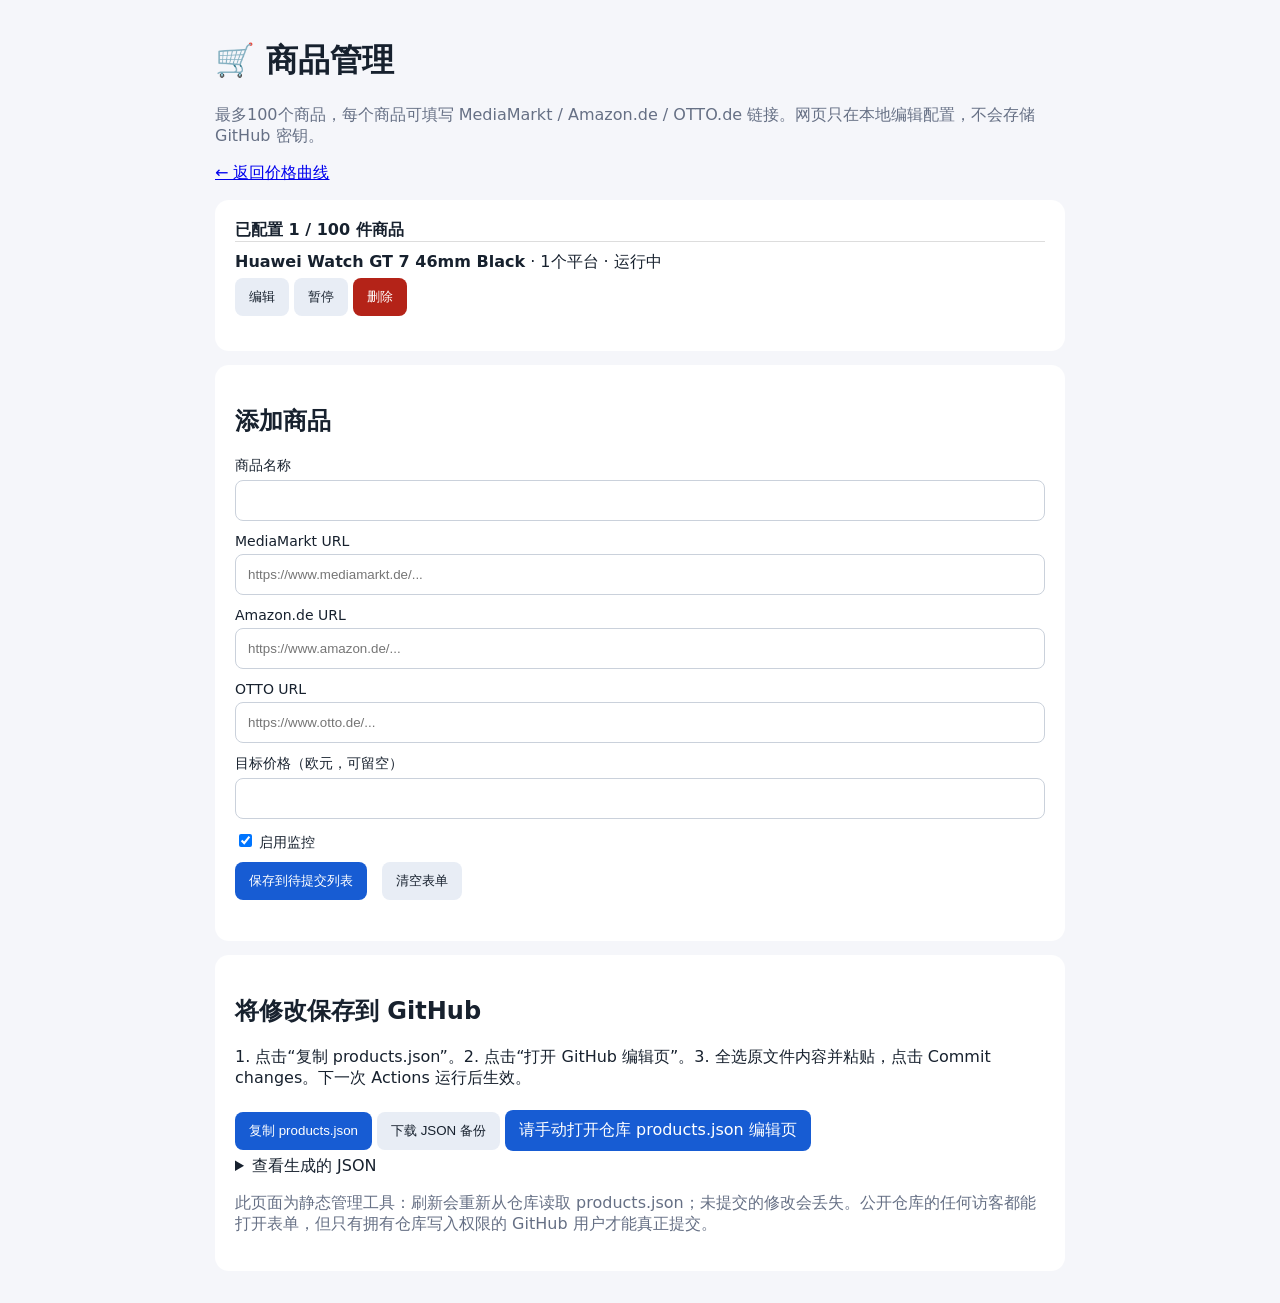
==== docs/admin.html @ 68e808ae "Add files via upload" ====
<!doctype html><html lang="zh-CN"><meta charset="utf-8"><meta name="viewport" content="width=device-width,initial-scale=1"><title>商品管理 - Germany Price Tracker</title><style>body{font:16px system-ui;background:#f5f6fa;color:#17212e;margin:0;padding:18px}main{max-width:850px;margin:auto}.card{background:white;border-radius:14px;padding:20px;margin:14px 0}label{display:block;font-size:14px;margin:12px 0 5px}input{width:100%;box-sizing:border-box;padding:12px;border:1px solid #cad1db;border-radius:8px}button,a.btn{padding:10px 14px;border:0;border-radius:8px;background:#175cd3;color:white;cursor:pointer;text-decoration:none;display:inline-block;margin:5px 5px 5px 0}.secondary{background:#e8edf5;color:#17212e}.danger{background:#b42318}.muted{color:#667085}.entry{border-top:1px solid #ddd;padding:10px 0}.row{display:flex;gap:10px;flex-wrap:wrap}pre{white-space:pre-wrap;word-break:break-all;background:#f1f3f7;padding:12px;border-radius:8px}textarea{width:100%;height:150px;box-sizing:border-box}</style><main><h1>🛒 商品管理</h1><p class="muted">最多100个商品，每个商品可填写 MediaMarkt / Amazon.de / OTTO.de 链接。网页只在本地编辑配置，不会存储 GitHub 密钥。</p><p><a href="index.html">← 返回价格曲线</a></p><div class="card"><b id="count">加载中…</b><div id="list"></div></div><div class="card"><h2 id="formtitle">添加商品</h2><form id="form"><label>商品名称</label><input id="name" required maxlength="160"><label>MediaMarkt URL</label><input id="mediamarkt" type="url" placeholder="https://www.mediamarkt.de/..."><label>Amazon.de URL</label><input id="amazon" type="url" placeholder="https://www.amazon.de/..."><label>OTTO URL</label><input id="otto" type="url" placeholder="https://www.otto.de/..."><label>目标价格（欧元，可留空）</label><input id="target" type="number" min="0" step="0.01"><label><input id="enabled" type="checkbox" checked style="width:auto"> 启用监控</label><div class="row"><button type="submit">保存到待提交列表</button><button type="button" class="secondary" id="reset">清空表单</button></div></form><p id="message" role="status"></p></div><div class="card"><h2>将修改保存到 GitHub</h2><p>1. 点击“复制 products.json”。2. 点击“打开 GitHub 编辑页”。3. 全选原文件内容并粘贴，点击 Commit changes。下一次 Actions 运行后生效。</p><button id="copy">复制 products.json</button><button id="download" class="secondary">下载 JSON 备份</button><a id="editlink" class="btn secondary" target="_blank" rel="noopener">打开 GitHub 编辑页</a><details><summary>查看生成的 JSON</summary><pre id="output"></pre></details><p class="muted">此页面为静态管理工具：刷新会重新从仓库读取 products.json；未提交的修改会丢失。公开仓库的任何访客都能打开表单，但只有拥有仓库写入权限的 GitHub 用户才能真正提交。</p></div></main><script>
let products=[],editing=null;const shops=['mediamarkt','amazon','otto'];const $=id=>document.getElementById(id);function render(){ $('count').textContent=`已配置 ${products.length} / 100 件商品`;const list=$('list');list.replaceChildren();products.forEach((p,i)=>{const d=document.createElement('div');d.className='entry';const title=document.createElement('strong');title.textContent=p.name;d.append(title,document.createTextNode(' · '+shops.filter(s=>p.links?.[s]).length+'个平台 · '+(p.enabled===false?'已暂停':'运行中')));const b=document.createElement('div');const edit=document.createElement('button');edit.className='secondary';edit.textContent='编辑';edit.onclick=()=>fill(i);const pause=document.createElement('button');pause.className='secondary';pause.textContent=p.enabled===false?'恢复':'暂停';pause.onclick=()=>{p.enabled=p.enabled===false;render()};const del=document.createElement('button');del.className='danger';del.textContent='删除';del.onclick=()=>{if(confirm('删除商品配置？历史价格数据不会删除。')){products.splice(i,1);reset();render()}};b.append(edit,pause,del);d.append(b);list.append(d)});$('output').textContent=JSON.stringify(products,null,2)}function reset(){editing=null;$('form').reset();$('enabled').checked=true;$('formtitle').textContent='添加商品';$('message').textContent=''}function fill(i){editing=i;const p=products[i];$('name').value=p.name;shops.forEach(s=>$(s).value=p.links?.[s]||'');$('target').value=p.target_price??'';$('enabled').checked=p.enabled!==false;$('formtitle').textContent='编辑商品';window.scrollTo({top:document.querySelector('#form').getBoundingClientRect().top+window.scrollY-15,behavior:'smooth'})}function valid(s,u){if(!u)return true;try{const x=new URL(u);return x.protocol==='https:'&&(x.hostname===s+'.de'||x.hostname.endsWith('.'+s+'.de')||(s==='amazon'&&['amazon.de','www.amazon.de'].includes(x.hostname)))}catch{return false}}$('form').onsubmit=e=>{e.preventDefault();const links=Object.fromEntries(shops.map(s=>[s,$(s).value.trim()]));if(!Object.values(links).some(Boolean)){ $('message').textContent='至少填写一个平台链接';return}for(const s of shops){if(!valid(s,links[s])){$('message').textContent=s+' 链接域名不正确或不是 HTTPS';return}}if(editing===null&&products.length>=100){$('message').textContent='已达到100件上限';return}const name=$('name').value.trim();if(!name)return;const id=editing===null?'p-'+Date.now().toString(36)+'-'+Math.random().toString(36).slice(2,6):products[editing].id;const p={id,name,enabled:$('enabled').checked,target_price:$('target').value===''?null:Number($('target').value),links};if(editing===null)products.push(p);else products[editing]=p;reset();render();$('message').textContent='已更新待提交配置，请在下方复制并提交到 GitHub'};$('reset').onclick=reset;$('copy').onclick=async()=>{const v=JSON.stringify(products,null,2)+'\n';try{await navigator.clipboard.writeText(v);alert('已复制。请到 GitHub 编辑 products.json 并提交。')}catch{alert('复制失败，请展开 JSON 手动复制。')}};$('download').onclick=()=>{const blob=new Blob([JSON.stringify(products,null,2)+'\n'],{type:'application/json'});const a=document.createElement('a');a.href=URL.createObjectURL(blob);a.download='products.json';a.click();setTimeout(()=>URL.revokeObjectURL(a.href),1000)};let path=location.pathname.split('/').filter(Boolean)[0]||'';const owner=location.hostname.endsWith('.github.io')?location.hostname.slice(0,-'.github.io'.length):'';if(owner&&path)$('editlink').href=`https://github.com/${encodeURIComponent(owner)}/${encodeURIComponent(path)}/edit/main/products.json`;else{$('editlink').removeAttribute('href');$('editlink').textContent='请手动打开仓库 products.json 编辑页'}fetch('../products.json?'+Date.now()).then(r=>{if(!r.ok)throw Error('HTTP '+r.status);return r.json()}).then(x=>{if(!Array.isArray(x))throw Error('配置不是数组');products=x;render()}).catch(err=>{$('count').textContent='无法读取 products.json：'+err.message+'。请确认 Pages 已部署、文件在仓库根目录。';render()});</script></html>
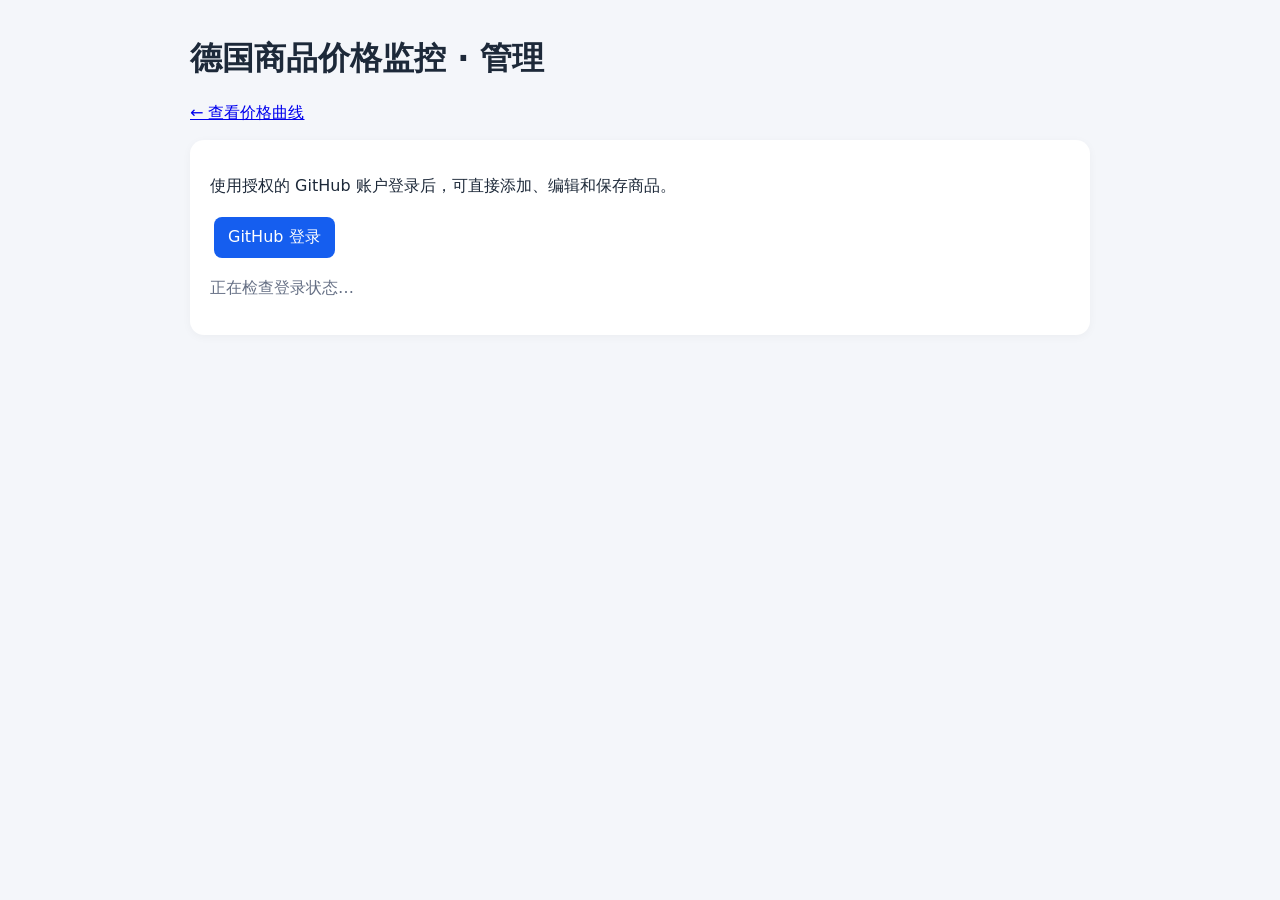
==== commit 359f732f: "Add files via upload" ====
--- a/docs/admin.html
+++ b/docs/admin.html
@@ -1,2 +1,3 @@
-<!doctype html><html lang="zh-CN"><meta charset="utf-8"><meta name="viewport" content="width=device-width,initial-scale=1"><title>商品管理 - Germany Price Tracker</title><style>body{font:16px system-ui;background:#f5f6fa;color:#17212e;margin:0;padding:18px}main{max-width:850px;margin:auto}.card{background:white;border-radius:14px;padding:20px;margin:14px 0}label{display:block;font-size:14px;margin:12px 0 5px}input{width:100%;box-sizing:border-box;padding:12px;border:1px solid #cad1db;border-radius:8px}button,a.btn{padding:10px 14px;border:0;border-radius:8px;background:#175cd3;color:white;cursor:pointer;text-decoration:none;display:inline-block;margin:5px 5px 5px 0}.secondary{background:#e8edf5;color:#17212e}.danger{background:#b42318}.muted{color:#667085}.entry{border-top:1px solid #ddd;padding:10px 0}.row{display:flex;gap:10px;flex-wrap:wrap}pre{white-space:pre-wrap;word-break:break-all;background:#f1f3f7;padding:12px;border-radius:8px}textarea{width:100%;height:150px;box-sizing:border-box}</style><main><h1>🛒 商品管理</h1><p class="muted">最多100个商品，每个商品可填写 MediaMarkt / Amazon.de / OTTO.de 链接。网页只在本地编辑配置，不会存储 GitHub 密钥。</p><p><a href="index.html">← 返回价格曲线</a></p><div class="card"><b id="count">加载中…</b><div id="list"></div></div><div class="card"><h2 id="formtitle">添加商品</h2><form id="form"><label>商品名称</label><input id="name" required maxlength="160"><label>MediaMarkt URL</label><input id="mediamarkt" type="url" placeholder="https://www.mediamarkt.de/..."><label>Amazon.de URL</label><input id="amazon" type="url" placeholder="https://www.amazon.de/..."><label>OTTO URL</label><input id="otto" type="url" placeholder="https://www.otto.de/..."><label>目标价格（欧元，可留空）</label><input id="target" type="number" min="0" step="0.01"><label><input id="enabled" type="checkbox" checked style="width:auto"> 启用监控</label><div class="row"><button type="submit">保存到待提交列表</button><button type="button" class="secondary" id="reset">清空表单</button></div></form><p id="message" role="status"></p></div><div class="card"><h2>将修改保存到 GitHub</h2><p>1. 点击“复制 products.json”。2. 点击“打开 GitHub 编辑页”。3. 全选原文件内容并粘贴，点击 Commit changes。下一次 Actions 运行后生效。</p><button id="copy">复制 products.json</button><button id="download" class="secondary">下载 JSON 备份</button><a id="editlink" class="btn secondary" target="_blank" rel="noopener">打开 GitHub 编辑页</a><details><summary>查看生成的 JSON</summary><pre id="output"></pre></details><p class="muted">此页面为静态管理工具：刷新会重新从仓库读取 products.json；未提交的修改会丢失。公开仓库的任何访客都能打开表单，但只有拥有仓库写入权限的 GitHub 用户才能真正提交。</p></div></main><script>
-let products=[],editing=null;const shops=['mediamarkt','amazon','otto'];const $=id=>document.getElementById(id);function render(){ $('count').textContent=`已配置 ${products.length} / 100 件商品`;const list=$('list');list.replaceChildren();products.forEach((p,i)=>{const d=document.createElement('div');d.className='entry';const title=document.createElement('strong');title.textContent=p.name;d.append(title,document.createTextNode(' · '+shops.filter(s=>p.links?.[s]).length+'个平台 · '+(p.enabled===false?'已暂停':'运行中')));const b=document.createElement('div');const edit=document.createElement('button');edit.className='secondary';edit.textContent='编辑';edit.onclick=()=>fill(i);const pause=document.createElement('button');pause.className='secondary';pause.textContent=p.enabled===false?'恢复':'暂停';pause.onclick=()=>{p.enabled=p.enabled===false;render()};const del=document.createElement('button');del.className='danger';del.textContent='删除';del.onclick=()=>{if(confirm('删除商品配置？历史价格数据不会删除。')){products.splice(i,1);reset();render()}};b.append(edit,pause,del);d.append(b);list.append(d)});$('output').textContent=JSON.stringify(products,null,2)}function reset(){editing=null;$('form').reset();$('enabled').checked=true;$('formtitle').textContent='添加商品';$('message').textContent=''}function fill(i){editing=i;const p=products[i];$('name').value=p.name;shops.forEach(s=>$(s).value=p.links?.[s]||'');$('target').value=p.target_price??'';$('enabled').checked=p.enabled!==false;$('formtitle').textContent='编辑商品';window.scrollTo({top:document.querySelector('#form').getBoundingClientRect().top+window.scrollY-15,behavior:'smooth'})}function valid(s,u){if(!u)return true;try{const x=new URL(u);return x.protocol==='https:'&&(x.hostname===s+'.de'||x.hostname.endsWith('.'+s+'.de')||(s==='amazon'&&['amazon.de','www.amazon.de'].includes(x.hostname)))}catch{return false}}$('form').onsubmit=e=>{e.preventDefault();const links=Object.fromEntries(shops.map(s=>[s,$(s).value.trim()]));if(!Object.values(links).some(Boolean)){ $('message').textContent='至少填写一个平台链接';return}for(const s of shops){if(!valid(s,links[s])){$('message').textContent=s+' 链接域名不正确或不是 HTTPS';return}}if(editing===null&&products.length>=100){$('message').textContent='已达到100件上限';return}const name=$('name').value.trim();if(!name)return;const id=editing===null?'p-'+Date.now().toString(36)+'-'+Math.random().toString(36).slice(2,6):products[editing].id;const p={id,name,enabled:$('enabled').checked,target_price:$('target').value===''?null:Number($('target').value),links};if(editing===null)products.push(p);else products[editing]=p;reset();render();$('message').textContent='已更新待提交配置，请在下方复制并提交到 GitHub'};$('reset').onclick=reset;$('copy').onclick=async()=>{const v=JSON.stringify(products,null,2)+'\n';try{await navigator.clipboard.writeText(v);alert('已复制。请到 GitHub 编辑 products.json 并提交。')}catch{alert('复制失败，请展开 JSON 手动复制。')}};$('download').onclick=()=>{const blob=new Blob([JSON.stringify(products,null,2)+'\n'],{type:'application/json'});const a=document.createElement('a');a.href=URL.createObjectURL(blob);a.download='products.json';a.click();setTimeout(()=>URL.revokeObjectURL(a.href),1000)};let path=location.pathname.split('/').filter(Boolean)[0]||'';const owner=location.hostname.endsWith('.github.io')?location.hostname.slice(0,-'.github.io'.length):'';if(owner&&path)$('editlink').href=`https://github.com/${encodeURIComponent(owner)}/${encodeURIComponent(path)}/edit/main/products.json`;else{$('editlink').removeAttribute('href');$('editlink').textContent='请手动打开仓库 products.json 编辑页'}fetch('../products.json?'+Date.now()).then(r=>{if(!r.ok)throw Error('HTTP '+r.status);return r.json()}).then(x=>{if(!Array.isArray(x))throw Error('配置不是数组');products=x;render()}).catch(err=>{$('count').textContent='无法读取 products.json：'+err.message+'。请确认 Pages 已部署、文件在仓库根目录。';render()});</script></html>+<!doctype html><html lang="zh-CN"><meta charset="utf-8"><meta name="viewport" content="width=device-width,initial-scale=1"><title>价格监控管理</title><style>body{font:16px system-ui;background:#f4f6fa;color:#1d2939;margin:0;padding:16px}main{max-width:900px;margin:auto}.card{background:white;border-radius:14px;padding:20px;margin:16px 0;box-shadow:0 2px 10px #0000000a}input{display:block;width:100%;box-sizing:border-box;padding:11px;margin:5px 0 13px;border:1px solid #b8c2d2;border-radius:8px}input[type=checkbox]{display:inline;width:auto}button,.btn{display:inline-block;background:#155eef;color:white;border:0;border-radius:8px;padding:10px 14px;cursor:pointer;margin:4px;text-decoration:none}.secondary{background:#e5eaf2;color:#182230}.danger{background:#b42318}.muted{color:#667085}.item{border-bottom:1px solid #e6e9f0;padding:12px 0}label{font-size:14px}#app{display:none}</style><main><h1>德国商品价格监控 · 管理</h1><p><a id="dashboard" href="#">← 查看价格曲线</a></p><div class="card" id="login"><p>使用授权的 GitHub 账户登录后，可直接添加、编辑和保存商品。</p><a class="btn" id="loginbtn">GitHub 登录</a><p class="muted" id="loginmsg">正在检查登录状态…</p></div><div id="app"><div class="card"><b id="count"></b> <span class="muted" id="account"></span><button id="save">保存全部修改到 GitHub</button><a class="btn secondary" id="logout">退出登录</a><p id="msg" role="status"></p><div id="list"></div></div><div class="card"><h2 id="formtitle">添加商品</h2><form id="form"><label>商品名称</label><input id="name" maxlength="160" required><label>MediaMarkt 链接</label><input id="mediamarkt" type="url" placeholder="https://www.mediamarkt.de/..."><label>Amazon.de 链接</label><input id="amazon" type="url" placeholder="https://www.amazon.de/..."><label>OTTO.de 链接</label><input id="otto" type="url" placeholder="https://www.otto.de/..."><label>目标价格（€，可选）</label><input id="target" type="number" min="0" step="0.01"><label><input id="enabled" type="checkbox" checked> 启用监控</label><p><button type="submit">添加 / 更新商品</button><button class="secondary" id="reset" type="button">取消编辑</button></p></form></div></div></main><script src="worker-config.js"></script><script>
+const api=location.origin; $('dashboard').href=window.PRICE_TRACKER_PAGES||'#';let products=[],sha='',csrf='',editing=-1;const shops=['mediamarkt','amazon','otto'];const $=id=>document.getElementById(id);const notice=t=>$('msg').textContent=t;async function call(path,opts={}){const r=await fetch(api+path,{credentials:'include',...opts});const v=await r.json();if(!r.ok)throw Error(v.error||'HTTP '+r.status);return v}function render(){ $('count').textContent=`${products.length} / 100 件商品`;const list=$('list');list.replaceChildren();products.forEach((p,i)=>{const d=document.createElement('div');d.className='item';const strong=document.createElement('strong');strong.textContent=p.name;d.append(strong,document.createTextNode(' · '+shops.filter(s=>p.links?.[s]).length+' 个平台 · '+(p.enabled===false?'暂停':'启用')));for(const [title,fn,cl] of [['编辑',()=>fill(i),'secondary'],[p.enabled===false?'恢复':'暂停',()=>{p.enabled=p.enabled===false;render()},'secondary'],['删除',()=>{if(confirm('确认删除监控配置？历史记录不会删除。')){products.splice(i,1);reset();render()}},'danger']]){const b=document.createElement('button');b.textContent=title;b.className=cl;b.onclick=fn;d.append(b)}list.append(d)})}function reset(){editing=-1;$('form').reset();$('formtitle').textContent='添加商品'}function fill(i){editing=i;const p=products[i];$('name').value=p.name;shops.forEach(s=>$(s).value=p.links?.[s]||'');$('target').value=p.target_price??'';$('enabled').checked=p.enabled!==false;$('formtitle').textContent='编辑商品';$('form').scrollIntoView({behavior:'smooth'})}function valid(s,url){if(!url)return true;try{const u=new URL(url);return u.protocol==='https:'&&(u.hostname===s+'.de'||u.hostname.endsWith('.'+s+'.de'))}catch{return false}}$('form').onsubmit=e=>{e.preventDefault();const links=Object.fromEntries(shops.map(s=>[s,$(s).value.trim()]));if(!Object.values(links).some(Boolean))return alert('至少填写一个平台链接');if(shops.some(s=>!valid(s,links[s])))return alert('请检查链接平台与 HTTPS');if(editing===-1&&products.length>=100)return alert('最多100件商品');const p={id:editing<0?'p-'+crypto.randomUUID().replaceAll('-','').slice(0,24):products[editing].id,name:$('name').value.trim(),links,enabled:$('enabled').checked,target_price:$('target').value===''?null:Number($('target').value)};if(editing<0)products.push(p);else products[editing]=p;reset();render();notice('修改尚未保存到云端，请点击“保存全部修改到 GitHub”。')};$('reset').onclick=reset;$('save').onclick=async()=>{try{notice('正在保存…');await call('/api/products',{method:'PUT',headers:{'content-type':'application/json','x-csrf-token':csrf},body:JSON.stringify({products,sha})});const v=await call('/api/products');sha=v.sha;products=v.products;render();notice('已保存到 GitHub。下一次抓取将使用新配置。')}catch(e){notice('保存失败：'+e.message+'。如果是版本冲突，请刷新页面后重试。')}};$('loginbtn').href=api+'/auth/login';$('logout').href=api+'/auth/logout';(async()=>{try{const me=await call('/api/me');csrf=me.csrf;$('account').textContent='已登录：'+me.login;const v=await call('/api/products');products=v.products;sha=v.sha;$('login').style.display='none';$('app').style.display='block';render()}catch(e){$('loginmsg').textContent=e.message==='not_authenticated'?'请点击 GitHub 登录。':'无法连接 Worker：'+e.message}})();
+</script></html>
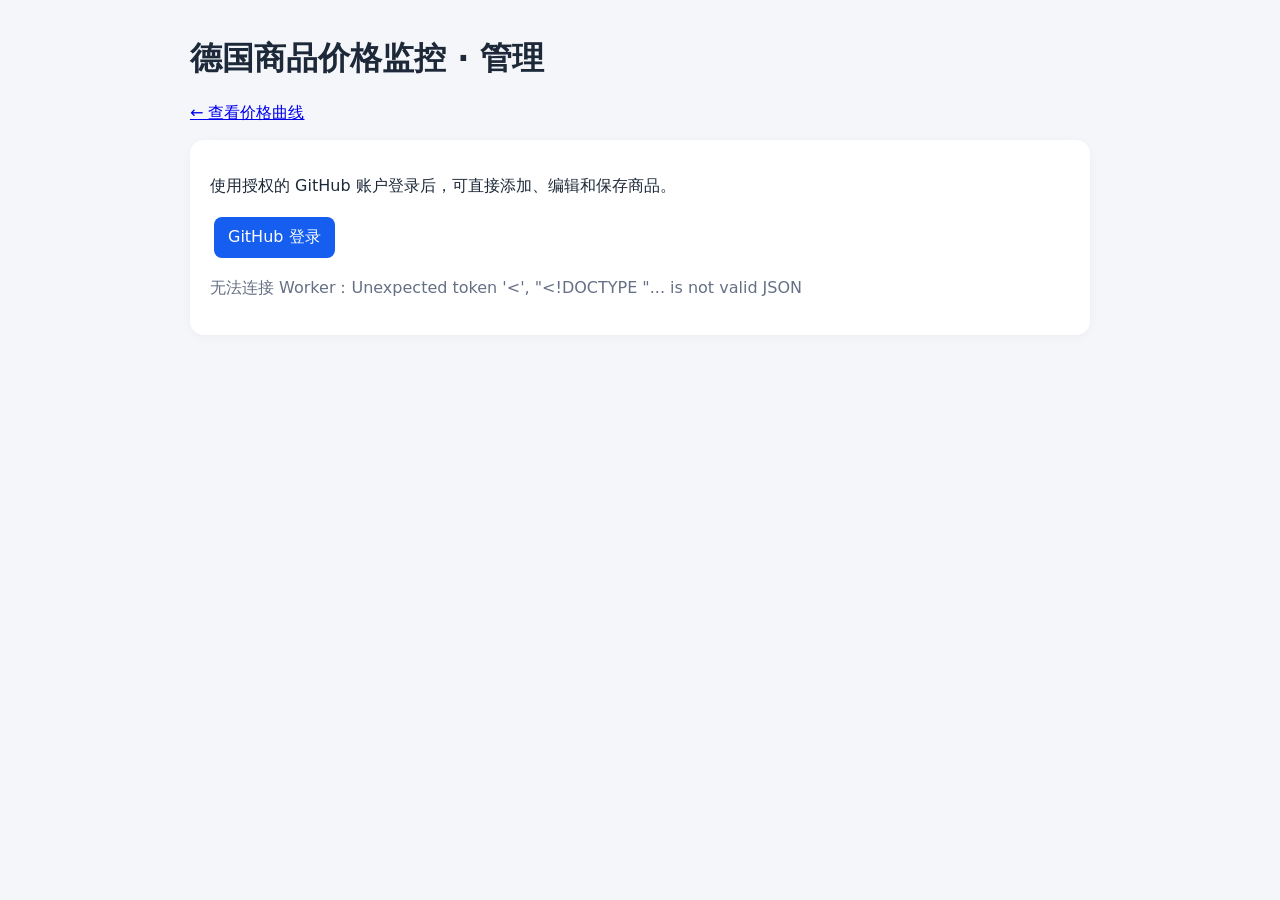
==== commit 14dd405d: "Update admin.html for price tracking management" ====
--- a/docs/admin.html
+++ b/docs/admin.html
@@ -1,3 +1,8 @@
 <!doctype html><html lang="zh-CN"><meta charset="utf-8"><meta name="viewport" content="width=device-width,initial-scale=1"><title>价格监控管理</title><style>body{font:16px system-ui;background:#f4f6fa;color:#1d2939;margin:0;padding:16px}main{max-width:900px;margin:auto}.card{background:white;border-radius:14px;padding:20px;margin:16px 0;box-shadow:0 2px 10px #0000000a}input{display:block;width:100%;box-sizing:border-box;padding:11px;margin:5px 0 13px;border:1px solid #b8c2d2;border-radius:8px}input[type=checkbox]{display:inline;width:auto}button,.btn{display:inline-block;background:#155eef;color:white;border:0;border-radius:8px;padding:10px 14px;cursor:pointer;margin:4px;text-decoration:none}.secondary{background:#e5eaf2;color:#182230}.danger{background:#b42318}.muted{color:#667085}.item{border-bottom:1px solid #e6e9f0;padding:12px 0}label{font-size:14px}#app{display:none}</style><main><h1>德国商品价格监控 · 管理</h1><p><a id="dashboard" href="#">← 查看价格曲线</a></p><div class="card" id="login"><p>使用授权的 GitHub 账户登录后，可直接添加、编辑和保存商品。</p><a class="btn" id="loginbtn">GitHub 登录</a><p class="muted" id="loginmsg">正在检查登录状态…</p></div><div id="app"><div class="card"><b id="count"></b> <span class="muted" id="account"></span><button id="save">保存全部修改到 GitHub</button><a class="btn secondary" id="logout">退出登录</a><p id="msg" role="status"></p><div id="list"></div></div><div class="card"><h2 id="formtitle">添加商品</h2><form id="form"><label>商品名称</label><input id="name" maxlength="160" required><label>MediaMarkt 链接</label><input id="mediamarkt" type="url" placeholder="https://www.mediamarkt.de/..."><label>Amazon.de 链接</label><input id="amazon" type="url" placeholder="https://www.amazon.de/..."><label>OTTO.de 链接</label><input id="otto" type="url" placeholder="https://www.otto.de/..."><label>目标价格（€，可选）</label><input id="target" type="number" min="0" step="0.01"><label><input id="enabled" type="checkbox" checked> 启用监控</label><p><button type="submit">添加 / 更新商品</button><button class="secondary" id="reset" type="button">取消编辑</button></p></form></div></div></main><script src="worker-config.js"></script><script>
-const api=location.origin; $('dashboard').href=window.PRICE_TRACKER_PAGES||'#';let products=[],sha='',csrf='',editing=-1;const shops=['mediamarkt','amazon','otto'];const $=id=>document.getElementById(id);const notice=t=>$('msg').textContent=t;async function call(path,opts={}){const r=await fetch(api+path,{credentials:'include',...opts});const v=await r.json();if(!r.ok)throw Error(v.error||'HTTP '+r.status);return v}function render(){ $('count').textContent=`${products.length} / 100 件商品`;const list=$('list');list.replaceChildren();products.forEach((p,i)=>{const d=document.createElement('div');d.className='item';const strong=document.createElement('strong');strong.textContent=p.name;d.append(strong,document.createTextNode(' · '+shops.filter(s=>p.links?.[s]).length+' 个平台 · '+(p.enabled===false?'暂停':'启用')));for(const [title,fn,cl] of [['编辑',()=>fill(i),'secondary'],[p.enabled===false?'恢复':'暂停',()=>{p.enabled=p.enabled===false;render()},'secondary'],['删除',()=>{if(confirm('确认删除监控配置？历史记录不会删除。')){products.splice(i,1);reset();render()}},'danger']]){const b=document.createElement('button');b.textContent=title;b.className=cl;b.onclick=fn;d.append(b)}list.append(d)})}function reset(){editing=-1;$('form').reset();$('formtitle').textContent='添加商品'}function fill(i){editing=i;const p=products[i];$('name').value=p.name;shops.forEach(s=>$(s).value=p.links?.[s]||'');$('target').value=p.target_price??'';$('enabled').checked=p.enabled!==false;$('formtitle').textContent='编辑商品';$('form').scrollIntoView({behavior:'smooth'})}function valid(s,url){if(!url)return true;try{const u=new URL(url);return u.protocol==='https:'&&(u.hostname===s+'.de'||u.hostname.endsWith('.'+s+'.de'))}catch{return false}}$('form').onsubmit=e=>{e.preventDefault();const links=Object.fromEntries(shops.map(s=>[s,$(s).value.trim()]));if(!Object.values(links).some(Boolean))return alert('至少填写一个平台链接');if(shops.some(s=>!valid(s,links[s])))return alert('请检查链接平台与 HTTPS');if(editing===-1&&products.length>=100)return alert('最多100件商品');const p={id:editing<0?'p-'+crypto.randomUUID().replaceAll('-','').slice(0,24):products[editing].id,name:$('name').value.trim(),links,enabled:$('enabled').checked,target_price:$('target').value===''?null:Number($('target').value)};if(editing<0)products.push(p);else products[editing]=p;reset();render();notice('修改尚未保存到云端，请点击“保存全部修改到 GitHub”。')};$('reset').onclick=reset;$('save').onclick=async()=>{try{notice('正在保存…');await call('/api/products',{method:'PUT',headers:{'content-type':'application/json','x-csrf-token':csrf},body:JSON.stringify({products,sha})});const v=await call('/api/products');sha=v.sha;products=v.products;render();notice('已保存到 GitHub。下一次抓取将使用新配置。')}catch(e){notice('保存失败：'+e.message+'。如果是版本冲突，请刷新页面后重试。')}};$('loginbtn').href=api+'/auth/login';$('logout').href=api+'/auth/logout';(async()=>{try{const me=await call('/api/me');csrf=me.csrf;$('account').textContent='已登录：'+me.login;const v=await call('/api/products');products=v.products;sha=v.sha;$('login').style.display='none';$('app').style.display='block';render()}catch(e){$('loginmsg').textContent=e.message==='not_authenticated'?'请点击 GitHub 登录。':'无法连接 Worker：'+e.message}})();
+const api=location.origin;
+const $=id=>document.getElementById(id);
+$('dashboard').href=window.PRICE_TRACKER_PAGES||'#';
+let products=[],sha='',csrf='',editing=-1;
+const shops=['mediamarkt','amazon','otto'];
+const notice=t=>$('msg').textContent=t;async function call(path,opts={}){const r=await fetch(api+path,{credentials:'include',...opts});const v=await r.json();if(!r.ok)throw Error(v.error||'HTTP '+r.status);return v}function render(){ $('count').textContent=`${products.length} / 100 件商品`;const list=$('list');list.replaceChildren();products.forEach((p,i)=>{const d=document.createElement('div');d.className='item';const strong=document.createElement('strong');strong.textContent=p.name;d.append(strong,document.createTextNode(' · '+shops.filter(s=>p.links?.[s]).length+' 个平台 · '+(p.enabled===false?'暂停':'启用')));for(const [title,fn,cl] of [['编辑',()=>fill(i),'secondary'],[p.enabled===false?'恢复':'暂停',()=>{p.enabled=p.enabled===false;render()},'secondary'],['删除',()=>{if(confirm('确认删除监控配置？历史记录不会删除。')){products.splice(i,1);reset();render()}},'danger']]){const b=document.createElement('button');b.textContent=title;b.className=cl;b.onclick=fn;d.append(b)}list.append(d)})}function reset(){editing=-1;$('form').reset();$('formtitle').textContent='添加商品'}function fill(i){editing=i;const p=products[i];$('name').value=p.name;shops.forEach(s=>$(s).value=p.links?.[s]||'');$('target').value=p.target_price??'';$('enabled').checked=p.enabled!==false;$('formtitle').textContent='编辑商品';$('form').scrollIntoView({behavior:'smooth'})}function valid(s,url){if(!url)return true;try{const u=new URL(url);return u.protocol==='https:'&&(u.hostname===s+'.de'||u.hostname.endsWith('.'+s+'.de'))}catch{return false}}$('form').onsubmit=e=>{e.preventDefault();const links=Object.fromEntries(shops.map(s=>[s,$(s).value.trim()]));if(!Object.values(links).some(Boolean))return alert('至少填写一个平台链接');if(shops.some(s=>!valid(s,links[s])))return alert('请检查链接平台与 HTTPS');if(editing===-1&&products.length>=100)return alert('最多100件商品');const p={id:editing<0?'p-'+crypto.randomUUID().replaceAll('-','').slice(0,24):products[editing].id,name:$('name').value.trim(),links,enabled:$('enabled').checked,target_price:$('target').value===''?null:Number($('target').value)};if(editing<0)products.push(p);else products[editing]=p;reset();render();notice('修改尚未保存到云端，请点击“保存全部修改到 GitHub”。')};$('reset').onclick=reset;$('save').onclick=async()=>{try{notice('正在保存…');await call('/api/products',{method:'PUT',headers:{'content-type':'application/json','x-csrf-token':csrf},body:JSON.stringify({products,sha})});const v=await call('/api/products');sha=v.sha;products=v.products;render();notice('已保存到 GitHub。下一次抓取将使用新配置。')}catch(e){notice('保存失败：'+e.message+'。如果是版本冲突，请刷新页面后重试。')}};$('loginbtn').href=api+'/auth/login';$('logout').href=api+'/auth/logout';(async()=>{try{const me=await call('/api/me');csrf=me.csrf;$('account').textContent='已登录：'+me.login;const v=await call('/api/products');products=v.products;sha=v.sha;$('login').style.display='none';$('app').style.display='block';render()}catch(e){$('loginmsg').textContent=e.message==='not_authenticated'?'请点击 GitHub 登录。':'无法连接 Worker：'+e.message}})();
 </script></html>
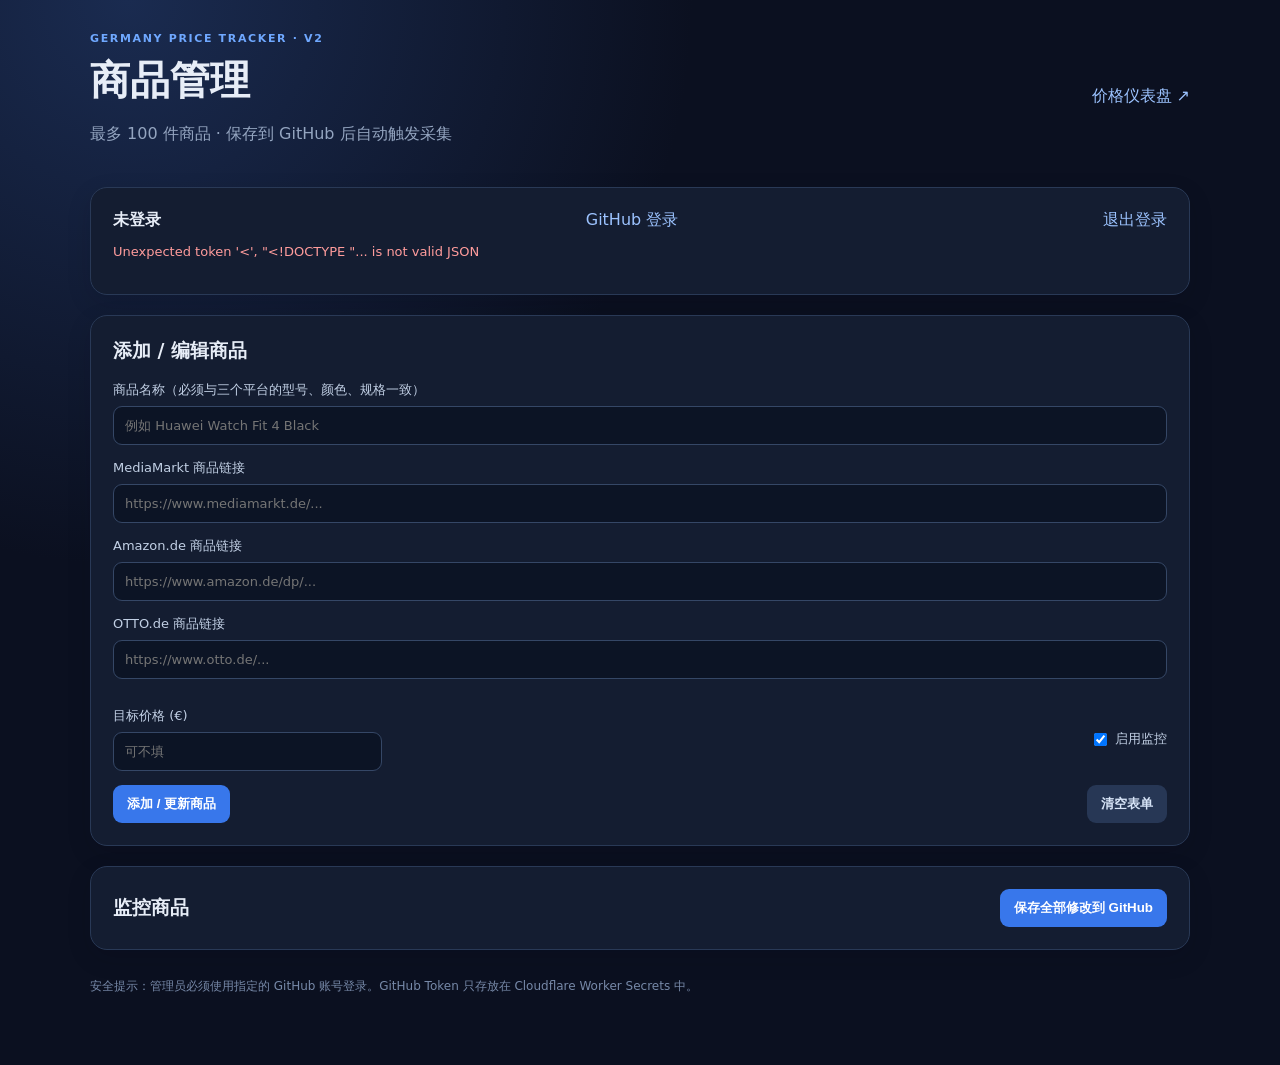
==== commit ce290f44: "Add files via upload" ====
--- a/docs/admin.html
+++ b/docs/admin.html
@@ -1,8 +1,19 @@
-<!doctype html><html lang="zh-CN"><meta charset="utf-8"><meta name="viewport" content="width=device-width,initial-scale=1"><title>价格监控管理</title><style>body{font:16px system-ui;background:#f4f6fa;color:#1d2939;margin:0;padding:16px}main{max-width:900px;margin:auto}.card{background:white;border-radius:14px;padding:20px;margin:16px 0;box-shadow:0 2px 10px #0000000a}input{display:block;width:100%;box-sizing:border-box;padding:11px;margin:5px 0 13px;border:1px solid #b8c2d2;border-radius:8px}input[type=checkbox]{display:inline;width:auto}button,.btn{display:inline-block;background:#155eef;color:white;border:0;border-radius:8px;padding:10px 14px;cursor:pointer;margin:4px;text-decoration:none}.secondary{background:#e5eaf2;color:#182230}.danger{background:#b42318}.muted{color:#667085}.item{border-bottom:1px solid #e6e9f0;padding:12px 0}label{font-size:14px}#app{display:none}</style><main><h1>德国商品价格监控 · 管理</h1><p><a id="dashboard" href="#">← 查看价格曲线</a></p><div class="card" id="login"><p>使用授权的 GitHub 账户登录后，可直接添加、编辑和保存商品。</p><a class="btn" id="loginbtn">GitHub 登录</a><p class="muted" id="loginmsg">正在检查登录状态…</p></div><div id="app"><div class="card"><b id="count"></b> <span class="muted" id="account"></span><button id="save">保存全部修改到 GitHub</button><a class="btn secondary" id="logout">退出登录</a><p id="msg" role="status"></p><div id="list"></div></div><div class="card"><h2 id="formtitle">添加商品</h2><form id="form"><label>商品名称</label><input id="name" maxlength="160" required><label>MediaMarkt 链接</label><input id="mediamarkt" type="url" placeholder="https://www.mediamarkt.de/..."><label>Amazon.de 链接</label><input id="amazon" type="url" placeholder="https://www.amazon.de/..."><label>OTTO.de 链接</label><input id="otto" type="url" placeholder="https://www.otto.de/..."><label>目标价格（€，可选）</label><input id="target" type="number" min="0" step="0.01"><label><input id="enabled" type="checkbox" checked> 启用监控</label><p><button type="submit">添加 / 更新商品</button><button class="secondary" id="reset" type="button">取消编辑</button></p></form></div></div></main><script src="worker-config.js"></script><script>
+<!doctype html><html lang="zh-CN"><head><meta charset="utf-8"><meta name="viewport" content="width=device-width,initial-scale=1"><title>商品管理 · 德国价格追踪</title><link rel="stylesheet" href="style.css"></head>
+<body><main class="wrap"><header><div><div class="eyebrow">GERMANY PRICE TRACKER · V2</div><h1>商品管理</h1><p class="muted">最多 100 件商品 · 保存到 GitHub 后自动触发采集</p></div><a href="./">价格仪表盘 ↗</a></header>
+<section class="panel"><div class="row"><strong id="who">正在检查登录状态…</strong><a id="login" href="/auth/login">GitHub 登录</a><a href="/auth/logout">退出登录</a></div><p class="hint" id="message"></p></section>
+<section class="panel"><h2>添加 / 编辑商品</h2><form id="form"><input type="hidden" id="id"><label>商品名称（必须与三个平台的型号、颜色、规格一致）<input id="name" required maxlength="160" placeholder="例如 Huawei Watch Fit 4 Black"></label><label>MediaMarkt 商品链接<input id="mediamarkt" type="url" placeholder="https://www.mediamarkt.de/..."></label><label>Amazon.de 商品链接<input id="amazon" type="url" placeholder="https://www.amazon.de/dp/..."></label><label>OTTO.de 商品链接<input id="otto" type="url" placeholder="https://www.otto.de/..."></label><div class="row"><label>目标价格 (€)<input id="target" type="number" step="0.01" min="0" placeholder="可不填"></label><label class="check"><input id="enabled" type="checkbox" checked> 启用监控</label></div><div class="row"><button type="submit">添加 / 更新商品</button><button type="button" class="secondary" id="clear">清空表单</button></div></form></section>
+<section class="panel"><div class="row"><h2>监控商品 <span id="count"></span></h2><button id="save">保存全部修改到 GitHub</button></div><div id="items"></div></section><footer>安全提示：管理员必须使用指定的 GitHub 账号登录。GitHub Token 只存放在 Cloudflare Worker Secrets 中。</footer></main>
+<script>
+const $=id=>document.getElementById(id);let products=[],sha='',csrf='';
 const api=location.origin;
-const $=id=>document.getElementById(id);
-$('dashboard').href=window.PRICE_TRACKER_PAGES||'#';
-let products=[],sha='',csrf='',editing=-1;
-const shops=['mediamarkt','amazon','otto'];
-const notice=t=>$('msg').textContent=t;async function call(path,opts={}){const r=await fetch(api+path,{credentials:'include',...opts});const v=await r.json();if(!r.ok)throw Error(v.error||'HTTP '+r.status);return v}function render(){ $('count').textContent=`${products.length} / 100 件商品`;const list=$('list');list.replaceChildren();products.forEach((p,i)=>{const d=document.createElement('div');d.className='item';const strong=document.createElement('strong');strong.textContent=p.name;d.append(strong,document.createTextNode(' · '+shops.filter(s=>p.links?.[s]).length+' 个平台 · '+(p.enabled===false?'暂停':'启用')));for(const [title,fn,cl] of [['编辑',()=>fill(i),'secondary'],[p.enabled===false?'恢复':'暂停',()=>{p.enabled=p.enabled===false;render()},'secondary'],['删除',()=>{if(confirm('确认删除监控配置？历史记录不会删除。')){products.splice(i,1);reset();render()}},'danger']]){const b=document.createElement('button');b.textContent=title;b.className=cl;b.onclick=fn;d.append(b)}list.append(d)})}function reset(){editing=-1;$('form').reset();$('formtitle').textContent='添加商品'}function fill(i){editing=i;const p=products[i];$('name').value=p.name;shops.forEach(s=>$(s).value=p.links?.[s]||'');$('target').value=p.target_price??'';$('enabled').checked=p.enabled!==false;$('formtitle').textContent='编辑商品';$('form').scrollIntoView({behavior:'smooth'})}function valid(s,url){if(!url)return true;try{const u=new URL(url);return u.protocol==='https:'&&(u.hostname===s+'.de'||u.hostname.endsWith('.'+s+'.de'))}catch{return false}}$('form').onsubmit=e=>{e.preventDefault();const links=Object.fromEntries(shops.map(s=>[s,$(s).value.trim()]));if(!Object.values(links).some(Boolean))return alert('至少填写一个平台链接');if(shops.some(s=>!valid(s,links[s])))return alert('请检查链接平台与 HTTPS');if(editing===-1&&products.length>=100)return alert('最多100件商品');const p={id:editing<0?'p-'+crypto.randomUUID().replaceAll('-','').slice(0,24):products[editing].id,name:$('name').value.trim(),links,enabled:$('enabled').checked,target_price:$('target').value===''?null:Number($('target').value)};if(editing<0)products.push(p);else products[editing]=p;reset();render();notice('修改尚未保存到云端，请点击“保存全部修改到 GitHub”。')};$('reset').onclick=reset;$('save').onclick=async()=>{try{notice('正在保存…');await call('/api/products',{method:'PUT',headers:{'content-type':'application/json','x-csrf-token':csrf},body:JSON.stringify({products,sha})});const v=await call('/api/products');sha=v.sha;products=v.products;render();notice('已保存到 GitHub。下一次抓取将使用新配置。')}catch(e){notice('保存失败：'+e.message+'。如果是版本冲突，请刷新页面后重试。')}};$('loginbtn').href=api+'/auth/login';$('logout').href=api+'/auth/logout';(async()=>{try{const me=await call('/api/me');csrf=me.csrf;$('account').textContent='已登录：'+me.login;const v=await call('/api/products');products=v.products;sha=v.sha;$('login').style.display='none';$('app').style.display='block';render()}catch(e){$('loginmsg').textContent=e.message==='not_authenticated'?'请点击 GitHub 登录。':'无法连接 Worker：'+e.message}})();
-</script></html>
+const note=(s,bad=false)=>{$('message').textContent=s;$('message').className=bad?'hint error':'hint'};
+async function call(path,opt={}){const r=await fetch(api+path,{credentials:'include',cache:'no-store',...opt});const j=await r.json();if(!r.ok)throw Error(j.error||'HTTP '+r.status);return j}
+const safe=s=>String(s??'').replace(/[&<>"']/g,c=>({'&':'&amp;','<':'&lt;','>':'&gt;','"':'&quot;',"'":'&#39;'}[c]));
+function reset(){$('form').reset();$('id').value='';$('enabled').checked=true}
+function render(){ $('count').textContent=`(${products.length}/100)`;$('items').innerHTML=products.map((p,i)=>`<div class="item"><div><strong>${safe(p.name)}</strong><div class="muted small">${Object.entries(p.links||{}).filter(([k,v])=>v).map(([k])=>safe(k)).join(' · ')||'尚未配置链接'} · ${p.enabled===false?'暂停':'启用'}</div></div><div class="row"><button class="secondary" data-edit="${i}">编辑</button><button class="danger" data-remove="${i}">删除</button></div></div>`).join('')||'<p class="muted">尚无商品</p>'}
+$('items').addEventListener('click',e=>{const edit=e.target.closest('[data-edit]'),remove=e.target.closest('[data-remove]');if(edit){const p=products[+edit.dataset.edit];$('id').value=p.id;$('name').value=p.name;for(const s of ['mediamarkt','amazon','otto'])$(s).value=p.links?.[s]||'';$('target').value=p.target_price??'';$('enabled').checked=p.enabled!==false;window.scrollTo({top:0,behavior:'smooth'})}if(remove&&confirm('确定删除这件商品？')){products.splice(+remove.dataset.remove,1);render();note('尚未保存，请点击“保存全部修改到 GitHub”')}});
+$('clear').onclick=reset;
+$('form').onsubmit=e=>{e.preventDefault();const name=$('name').value.trim();const id=$('id').value||'p-'+crypto.randomUUID().replace(/-/g,'').slice(0,20);const links={};for(const s of ['mediamarkt','amazon','otto'])links[s]=$(s).value.trim();if(!Object.values(links).some(Boolean)){note('至少填写一个商家链接',true);return}const p={id,name,links,enabled:$('enabled').checked,target_price:$('target').value?Number($('target').value):null};const i=products.findIndex(x=>x.id===id);if(i>=0)products[i]=p;else if(products.length<100)products.push(p);else{note('最多100件商品',true);return}render();reset();note('已修改本地列表，尚未保存到 GitHub')};
+$('save').onclick=async()=>{try{if(!csrf)throw Error('请先登录');note('正在保存…');await call('/api/products',{method:'PUT',headers:{'content-type':'application/json','x-csrf-token':csrf},body:JSON.stringify({products,sha})});const r=await call('/api/products');sha=r.sha;products=r.products;render();note('已保存到 GitHub。自动采集稍后开始；请到 GitHub Actions 查看结果。')}catch(e){note('保存失败：'+e.message,true)}};
+(async()=>{try{const me=await call('/api/me');csrf=me.csrf;$('who').textContent='已登录：'+me.login;const r=await call('/api/products');products=r.products;sha=r.sha;render();note('已加载 GitHub 最新商品配置')}catch(e){$('who').textContent='未登录';note(e.message,true)}})();
+</script></body></html>
--- a/docs/style.css
+++ b/docs/style.css
@@ -0,0 +1 @@
+:root{font-family:Inter,ui-sans-serif,system-ui,-apple-system,"Segoe UI",sans-serif;color:#e7edf7;background:#0b1020}*{box-sizing:border-box}body{margin:0;background:radial-gradient(circle at 10% 0,#1a2b50 0,transparent 36%),#0b1020}.wrap{max-width:1140px;margin:auto;padding:32px 20px 70px}header{display:flex;justify-content:space-between;align-items:center;gap:16px;margin-bottom:26px;flex-wrap:wrap}h1{font-size:clamp(26px,4vw,40px);margin:8px 0}h2{font-size:19px;margin:0 0 17px}.eyebrow{font-size:11px;letter-spacing:.15em;color:#6fa8ff;font-weight:700}.muted{color:#94a5c0}.small{font-size:12px}.panel{background:#141d31;border:1px solid #293956;border-radius:17px;padding:22px;margin-bottom:20px;box-shadow:0 8px 25px #050b1822}a{color:#9cc3ff;text-decoration:none}a:hover{text-decoration:underline}.row{display:flex;align-items:center;gap:12px;flex-wrap:wrap;justify-content:space-between}.row h2{margin:0}button{background:#3877eb;color:white;border:0;border-radius:9px;padding:10px 14px;cursor:pointer;font-weight:650}button:hover{filter:brightness(1.12)}button.secondary{background:#273755;color:#d7e4f7}.danger{background:#6b3040}input,select{width:100%;border:1px solid #354766;background:#0c1425;color:#f3f7ff;border-radius:9px;padding:11px;font:inherit;margin-top:7px}label{display:block;font-size:13px;color:#c2d0e5;margin:14px 0}.check{display:flex;gap:8px;align-items:center}.check input{width:auto;margin:0}.hint{font-size:13px;color:#79c5ad}.error{color:#ff9c9c}.item{display:flex;justify-content:space-between;align-items:center;gap:15px;border-top:1px solid #293956;padding:16px 0}.item .row{justify-content:flex-end}.cards{display:grid;grid-template-columns:repeat(3,minmax(0,1fr));gap:14px}.card{padding:16px;border-radius:12px;background:#0f182b;border:1px solid #2a3853}.card strong{font-size:22px}.status{font-size:12px;margin-top:10px;line-height:1.6}.ok{color:#74d8a9}.bad{color:#ff9b9b}.toolbar{display:flex;align-items:center;gap:12px;flex-wrap:wrap;margin-bottom:20px}.toolbar select{width:auto;min-width:260px;margin:0}.toolbar button{background:#243554}.toolbar button.active{background:#3877eb}canvas{width:100%;max-height:380px}table{border-collapse:collapse;width:100%;font-size:13px}td,th{text-align:left;padding:10px;border-bottom:1px solid #293956}th{color:#94a5c0}footer{font-size:12px;color:#7789a8;margin-top:28px}@media(max-width:680px){.cards{grid-template-columns:1fr}.panel{padding:15px}.item{align-items:flex-start;flex-direction:column}.toolbar select{width:100%}}
